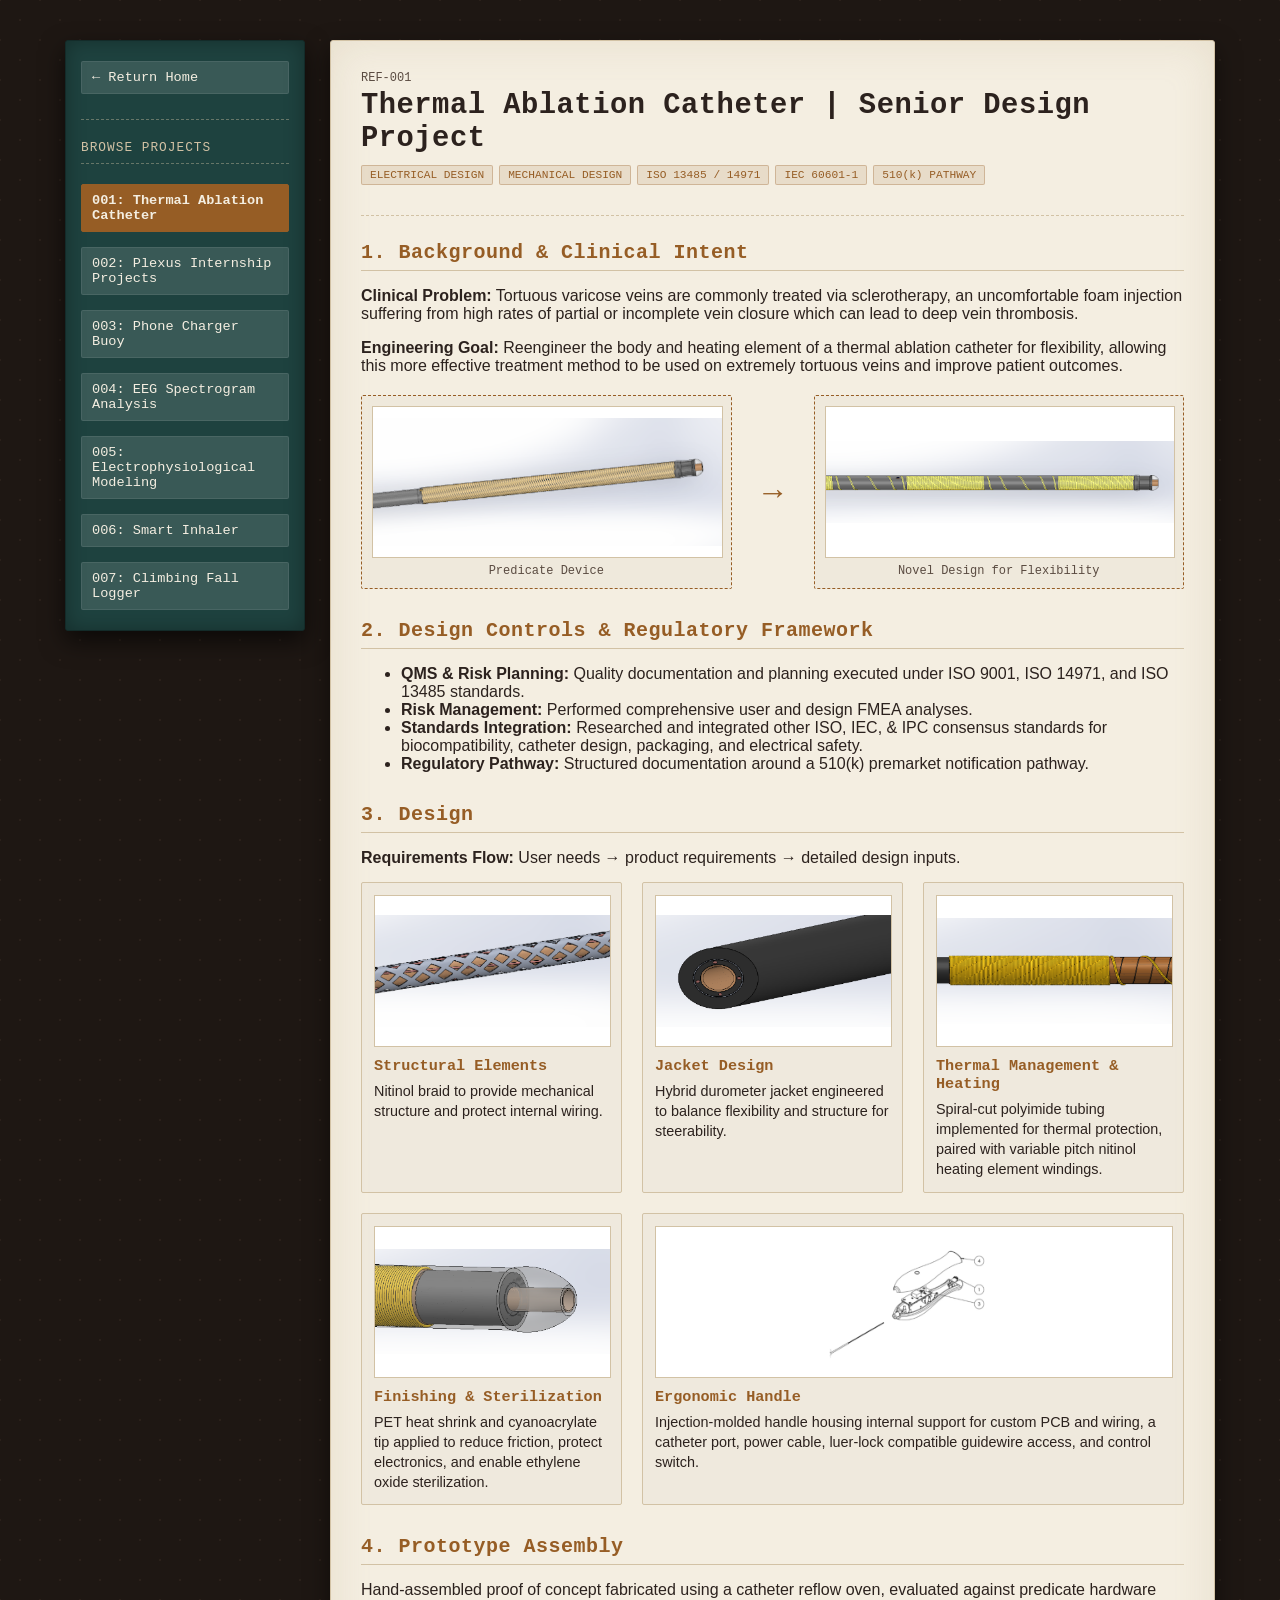
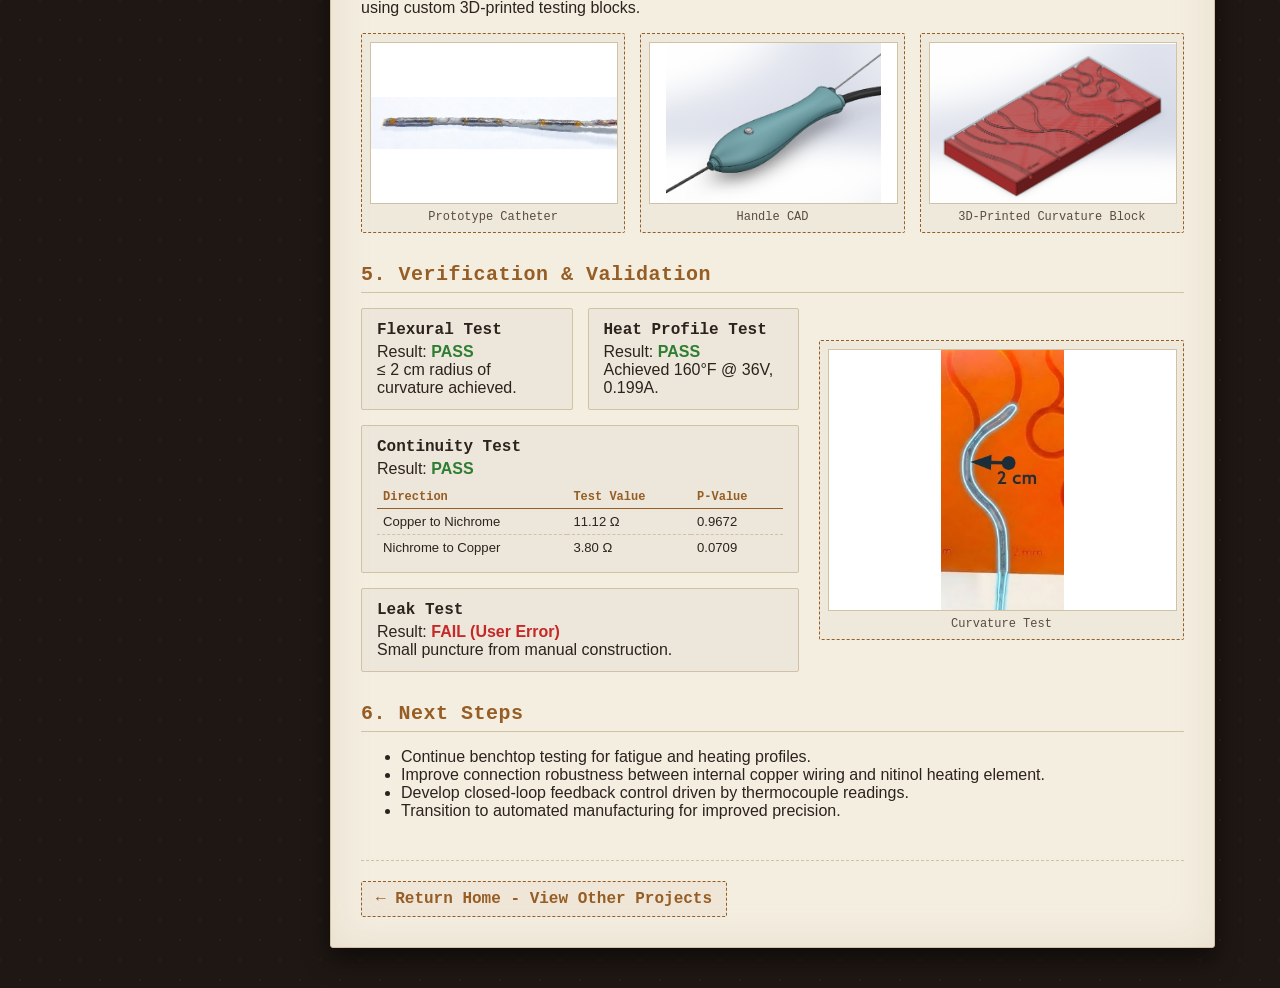
==== projects/ablation_catheter.html @ 84eeeb96 "Added title cards and pages for more projects" ====
<!DOCTYPE html>
<html lang="en">
<head>
    <meta charset="UTF-8">
    <meta name="viewport" content="width=device-width, initial-scale=1.0">
    <title>Thermal Ablation Catheter | Senior Design Project</title>
    <link rel="stylesheet" href="../styles.css">
    <style>
        /* Page-specific styling for Thermal Ablation Catheter blueprint */
        .detail-header {
            border-bottom: 1px dashed var(--parchment-border);
            padding-bottom: 15px;
            margin-bottom: 25px;
        }

        .detail-section {
            margin-bottom: 30px;
        }

        .detail-section h2 {
            font-size: 1.25rem;
            color: var(--copper-accent);
            border-bottom: 1px solid var(--parchment-border);
            padding-bottom: 6px;
            margin-bottom: 12px;
        }

        /* V&V Section Layout (2x2 Grid + Image Side-by-Side) */
        .vv-container {
            display: grid;
            grid-template-columns: 1.2fr 1fr;
            gap: 20px;
            align-items: center;
            margin-top: 15px;
        }

        .spec-grid-2x2 {
            display: grid;
            grid-template-columns: repeat(2, 1fr);
            gap: 15px;
        }

        .spec-box {
            background: rgba(0, 0, 0, 0.03);
            border: 1px solid var(--parchment-border);
            padding: 12px 15px;
            border-radius: 2px;
        }

        .spec-box strong {
            font-family: var(--font-title);
            color: var(--ink-dark);
            display: block;
            margin-bottom: 4px;
        }

        .vv-image-wrapper {
            background: rgba(0, 0, 0, 0.02);
            border: 1px dashed var(--copper-accent);
            padding: 8px;
            border-radius: 2px;
            text-align: center;
        }

        .vv-image-wrapper img {
            width: 100%;
            height: 260px;
            object-fit: contain;
            display: block;
            background: #fff;
            border: 1px solid var(--parchment-border);
        }

        .image-gallery {
            display: grid;
            grid-template-columns: repeat(auto-fit, minmax(220px, 1fr));
            gap: 15px;
            margin-top: 15px;
        }

        .gallery-item {
            background: rgba(0, 0, 0, 0.02);
            border: 1px dashed var(--copper-accent);
            padding: 8px;
            border-radius: 2px;
            text-align: center;
        }

        .gallery-item img {
            width: 100%;
            height: 160px;
            object-fit: contain;
            display: block;
            background: #fff;
            border: 1px solid var(--parchment-border);
        }

        .gallery-caption {
            font-family: var(--font-title);
            font-size: 0.75rem;
            color: var(--ink-muted);
            margin-top: 6px;
        }

        .status-pass {
            color: #2e7d32;
            font-weight: bold;
        }
        .status-fail {
            color: #c62828;
            font-weight: bold;
        }

        /* Evolution Comparison Layout */
        .evolution-comparison {
            display: flex;
            align-items: center;
            justify-content: center;
            gap: 20px;
            margin-top: 20px;
            flex-wrap: wrap;
        }
        .comparison-item {
            flex: 1;
            min-width: 280px;
            background: rgba(0, 0, 0, 0.02);
            border: 1px dashed var(--copper-accent);
            padding: 10px;
            border-radius: 2px;
            text-align: center;
        }
        .comparison-item img {
            width: 100%;
            height: 150px;
            object-fit: contain;
            display: block;
            background: #fff;
            border: 1px solid var(--parchment-border);
        }
        .comparison-arrow {
            font-size: 2rem;
            color: var(--copper-accent);
            font-weight: bold;
            padding: 0 5px;
        }

        /* Hardware Architecture Component Cards */
        .hardware-grid {
            display: grid;
            grid-template-columns: repeat(auto-fit, minmax(260px, 1fr));
            gap: 20px;
            margin-top: 15px;
        }
        .hardware-card {
            background: rgba(0, 0, 0, 0.02);
            border: 1px solid var(--parchment-border);
            padding: 12px;
            border-radius: 2px;
            display: flex;
            flex-direction: column;
            justify-content: space-between;
        }
        .hardware-card img {
            width: 100%;
            height: 150px;
            object-fit: contain;
            display: block;
            background: #fff;
            border: 1px solid var(--parchment-border);
            margin-bottom: 10px;
        }
        .hardware-card h4 {
            font-family: var(--font-title);
            font-size: 0.95rem;
            color: var(--copper-accent);
            margin: 0 0 6px 0;
        }
        .hardware-card p {
            font-size: 0.9rem;
            line-height: 1.4;
            margin: 0;
            color: var(--ink-dark);
        }

        /* Span card across 2 columns in the grid */
        .hardware-card.wide-card {
            grid-column: span 2;
        }

        @media (max-width: 768px) {
            .hardware-card.wide-card {
                grid-column: span 1; /* Stack to 1 column on mobile screens */
            }
        }

        @media (max-width: 850px) {
            .vv-container {
                grid-template-columns: 1fr;
            }
            .comparison-arrow {
                transform: rotate(90deg);
                margin: 10px 0;
            }
        }

        /* Continuity Data Table Styling */
        .continuity-table {
            width: 100%;
            border-collapse: collapse;
            margin-top: 8px;
            font-size: 0.82rem;
        }
        .continuity-table th {
            font-family: var(--font-title);
            color: var(--copper-accent);
            font-size: 0.75rem;
            text-align: left;
            padding: 4px 6px;
            border-bottom: 1px solid var(--copper-accent);
        }
        .continuity-table td {
            padding: 5px 6px;
            border-bottom: 1px dashed var(--parchment-border);
            color: var(--ink-dark);
        }
        .continuity-table tr:last-child td {
            border-bottom: none;
        }
        
        /* Make Continuity card span both columns of the sub-grid */
        .spec-box.continuity-box {
            grid-column: span 2;
        }
    </style>
</head>
<body>

    <div class="book-layout">
        
        <!-- Sidebar dynamically injected here from assets/js/sidebar.js -->
        <div id="sidebar-container"></div>

        <!-- Main Document Sheet Container -->
        <main class="project-detail-container">
            <article class="parchment-sheet">
                <header class="detail-header">
                    <span class="catalog-num">REF-001</span>
                    <h1>Thermal Ablation Catheter | Senior Design Project</h1>
                    <div class="tag-row">
                        <span class="tag">ELECTRICAL DESIGN</span>
                        <span class="tag">MECHANICAL DESIGN</span>
                        <span class="tag">ISO 13485 / 14971</span>
                        <span class="tag">IEC 60601-1</span>
                        <span class="tag">510(k) PATHWAY</span>
                    </div>
                </header>

                <!-- Overview & Clinical Goal -->
                <section class="detail-section">
                    <h2>1. Background & Clinical Intent</h2>
                    <p>
                        <strong>Clinical Problem:</strong> Tortuous varicose veins are commonly treated via sclerotherapy, an uncomfortable foam injection suffering from high rates of partial or incomplete vein closure which can lead to deep vein thrombosis.
                    </p>
                    <p>
                        <strong>Engineering Goal:</strong> Reengineer the body and heating element of a thermal ablation catheter for flexibility, allowing this more effective treatment method to be used on extremely tortuous veins and improve patient outcomes.
                    </p>

                    <!-- Design Evolution Visual Comparison -->
                    <div class="evolution-comparison">
                        <div class="comparison-item">
                            <img src="../assets/images/senior_design/old_tip.png" alt="Predicate Device" onerror="this.src='https://via.placeholder.com/300x150?text=old_tip.png';">
                            <div class="gallery-caption">Predicate Device</div>
                        </div>
                        <div class="comparison-arrow">&rarr;</div>
                        <div class="comparison-item">
                            <img src="../assets/images/senior_design/side_view.png" alt="Novel Design for Flexibility" onerror="this.src='https://via.placeholder.com/300x150?text=side_view.png';">
                            <div class="gallery-caption">Novel Design for Flexibility</div>
                        </div>
                    </div>
                </section>

                <!-- Quality & Regulatory Controls -->
                <section class="detail-section">
                    <h2>2. Design Controls & Regulatory Framework</h2>
                    <ul>
                        <li><strong>QMS & Risk Planning:</strong> Quality documentation and planning executed under ISO 9001, ISO 14971, and ISO 13485 standards.</li>
                        <li><strong>Risk Management:</strong> Performed comprehensive user and design FMEA analyses.</li>
                        <li><strong>Standards Integration:</strong> Researched and integrated other ISO, IEC, & IPC consensus standards for biocompatibility, catheter design, packaging, and electrical safety.</li>
                        <li><strong>Regulatory Pathway:</strong> Structured documentation around a 510(k) premarket notification pathway.</li>
                    </ul>
                </section>

                <!-- Mechanical & Electrical Architecture -->
                <section class="detail-section">
                    <h2>3. Design</h2>
                    <p style="margin-bottom: 15px;">
                        <strong>Requirements Flow:</strong> User needs &rarr; product requirements &rarr; detailed design inputs.
                    </p>

                    <!-- Hardware Grid with Images & Descriptions -->
                    <div class="hardware-grid">
                        
                        <!-- Braid -->
                        <div class="hardware-card">
                            <div>
                                <img src="../assets/images/senior_design/braid.png" alt="Nitinol Braid" onerror="this.src='https://via.placeholder.com/300x150?text=braid.png';">
                                <h4>Structural Elements</h4>
                                <p>Nitinol braid to provide mechanical structure and protect internal wiring.</p>
                            </div>
                        </div>

                        <!-- Jacket -->
                        <div class="hardware-card">
                            <div>
                                <img src="../assets/images/senior_design/jacket.png" alt="Hybrid Jacket" onerror="this.src='https://via.placeholder.com/300x150?text=jacket.png';">
                                <h4>Jacket Design</h4>
                                <p>Hybrid durometer jacket engineered to balance flexibility and structure for steerability.</p>
                            </div>
                        </div>

                        <!-- Windings -->
                        <div class="hardware-card">
                            <div>
                                <img src="../assets/images/senior_design/windings.png" alt="Thermal Management & Windings" onerror="this.src='https://via.placeholder.com/300x150?text=windings.png';">
                                <h4>Thermal Management & Heating</h4>
                                <p>Spiral-cut polyimide tubing implemented for thermal protection, paired with variable pitch nitinol heating element windings.</p>
                            </div>
                        </div>

                        <!-- Tip -->
                        <div class="hardware-card">
                            <div>
                                <img src="../assets/images/senior_design/tip.png" alt="Tip & Sterilization" onerror="this.src='https://via.placeholder.com/300x150?text=tip.png';">
                                <h4>Finishing & Sterilization</h4>
                                <p>PET heat shrink and cyanoacrylate tip applied to reduce friction, protect electronics, and enable ethylene oxide sterilization.</p>
                            </div>
                        </div>

                        <!-- Handle -->
                        <div class="hardware-card wide-card">
                            <div>
                                <img src="../assets/images/senior_design/drawing.jpg" alt="Ergonomic Handle" onerror="this.src='https://via.placeholder.com/300x150?text=handle.png';">
                                <h4>Ergonomic Handle</h4>
                                <p>Injection-molded handle housing internal support for custom PCB and wiring, a catheter port, power cable, luer-lock compatible guidewire access, and control switch.</p>
                            </div>
                        </div>

                    </div>
                </section>

                <!-- Prototype & Fabrication Gallery -->
                <section class="detail-section">
                    <h2>4. Prototype Assembly</h2>
                    <p>Hand-assembled proof of concept fabricated using a catheter reflow oven, evaluated against predicate hardware using custom 3D-printed testing blocks.</p>
                    
                    <div class="image-gallery">
                        <div class="gallery-item">
                            <img src="../assets/images/senior_design/prototype.jpg" alt="Reflow Assembly" onerror="this.src='https://via.placeholder.com/300x160?text=Reflow+Assembly';">
                            <div class="gallery-caption">Prototype Catheter</div>
                        </div>
                        <div class="gallery-item">
                            <img src="../assets/images/senior_design/handle.png" alt="Handle CAD" onerror="this.src='https://via.placeholder.com/300x160?text=Handle+CAD';">
                            <div class="gallery-caption">Handle CAD</div>
                        </div>
                        <div class="gallery-item">
                            <img src="../assets/images/senior_design/testing_block.png" alt="Testing Fixture" onerror="this.src='https://via.placeholder.com/300x160?text=3D+Test+Block';">
                            <div class="gallery-caption">3D-Printed Curvature Block</div>
                        </div>
                    </div>
                </section>

                <!-- Verification & Validation Results -->
                <section class="detail-section">
                    <h2>5. Verification & Validation</h2>
                    
                    <div class="vv-container">
                        <!-- Left: Restructured Grid with Continuity Table spanning wide -->
                        <div class="spec-grid-2x2">
                            <div class="spec-box">
                                <strong>Flexural Test</strong>
                                Result: <span class="status-pass">PASS</span><br>
                                &le; 2 cm radius of curvature achieved.
                            </div>
                            <div class="spec-box">
                                <strong>Heat Profile Test</strong>
                                Result: <span class="status-pass">PASS</span><br>
                                Achieved 160&deg;F @ 36V, 0.199A.
                            </div>
                            
                            <!-- Continuity Test with Embedded Data Table spanning 2 columns -->
                            <div class="spec-box continuity-box">
                                <strong>Continuity Test</strong>
                                Result: <span class="status-pass">PASS</span>
                                <table class="continuity-table">
                                    <thead>
                                        <tr>
                                            <th>Direction</th>
                                            <th>Test Value</th>
                                            <th>P-Value</th>
                                        </tr>
                                    </thead>
                                    <tbody>
                                        <tr>
                                            <td>Copper to Nichrome</td>
                                            <td>11.12 &Omega;</td>
                                            <td>0.9672</td>
                                        </tr>
                                        <tr>
                                            <td>Nichrome to Copper</td>
                                            <td>3.80 &Omega;</td>
                                            <td>0.0709</td>
                                        </tr>
                                    </tbody>
                                </table>
                            </div>

                            <div class="spec-box" style="grid-column: span 2;">
                                <strong>Leak Test</strong>
                                Result: <span class="status-fail">FAIL (User Error)</span><br>
                                Small puncture from manual construction.
                            </div>
                        </div>

                        <!-- Right: Curvature Test Image -->
                        <div class="vv-image-wrapper">
                            <img src="../assets/images/senior_design/curvature_test.jpg" alt="Curvature Test" onerror="this.src='https://via.placeholder.com/300x260?text=curvature_test.jpg';">
                            <div class="gallery-caption">Curvature Test</div>
                        </div>
                    </div>
                </section>

                <!-- Next Iterations -->
                <section class="detail-section">
                    <h2>6. Next Steps</h2>
                    <ul>
                        <li>Continue benchtop testing for fatigue and heating profiles.</li>
                        <li>Improve connection robustness between internal copper wiring and nitinol heating element.</li>
                        <li>Develop closed-loop feedback control driven by thermocouple readings.</li>
                        <li>Transition to automated manufacturing for improved precision.</li>
                    </ul>
                </section>

                <!-- Bottom Exit Navigation -->
                <div style="margin-top: 40px; border-top: 1px dashed var(--parchment-border); padding-top: 20px; display: flex; justify-content: space-between; align-items: center;">
                    <a href="../index.html" class="btn-back" style="font-family: var(--font-title); color: var(--copper-accent); text-decoration: none; font-weight: bold; border: 1px dashed var(--copper-accent); padding: 8px 14px; border-radius: 2px; background: rgba(150, 93, 37, 0.05);">&larr; Return Home - View Other Projects</a>
                </div>
            </article>
        </main>
    </div>

    <!-- Centralized Sidebar Injection Script -->
    <script src="../assets/js/sidebar.js"></script>
</body>
</html>
---- styles.css ----
/* Color Variables & Font Setup */
:root {
    --bg-wood: #30251f;
    --parchment-bg: #f4eee1;
    --parchment-border: #d2c2a5;
    --ink-dark: #2c221e;
    --ink-muted: #5a4b41;
    --copper-accent: #965d25;
    --copper-hover: #b87333;
    --shadow-dark: rgba(0, 0, 0, 0.5);
    
    --font-title: 'Courier New', Courier, monospace;
    --font-body: 'Trebuchet MS', 'Lucida Sans Unicode', sans-serif;
}

body {
    background-color: var(--bg-wood);
    /* Subtle wooden texture simulated via SVG radial pattern */
    background-image: radial-gradient(#2a201a 1px, transparent 1px), radial-gradient(#2a201a 1px, #1e1713 1px);
    background-size: 40px 40px;
    background-position: 0 0, 20px 20px;
    color: var(--ink-dark);
    font-family: var(--font-body);
    margin: 0;
    padding: 40px 20px;
    display: flex;
    flex-direction: column;
    align-items: center;
}

/* Base Parchment Sheet Styling */
.parchment-sheet {
    background-color: var(--parchment-bg);
    border: 1px solid var(--parchment-border);
    border-radius: 3px;
    box-shadow: 0 10px 25px var(--shadow-dark), inset 0 0 40px rgba(180, 160, 120, 0.2);
    padding: 30px;
    box-sizing: border-box;
}

/* Header Section Layout */
.header-sheet {
    max-width: 900px;
    width: 100%;
    margin-bottom: 40px;
}

.bio-top-section {
    display: flex;
    gap: 25px;
    align-items: flex-start;
    width: 100%;
    margin-bottom: 20px;
}

.bio-text {
    flex: 1;
    min-width: 0;
    overflow-wrap: break-word;
    word-break: break-word;
}

.profile-img {
    width: 130px;
    height: 130px;
    min-width: 130px;
    border-radius: 2px;
    border: 2px solid var(--copper-accent);
    object-fit: cover;
    box-shadow: 0 4px 8px rgba(0,0,0,0.2);
}

/* Dashed divider between top bio and education */
.header-divider {
    border-top: 1px dashed var(--parchment-border);
    margin: 20px 0;
    width: 100%;
}

h1, h2, h3 {
    font-family: var(--font-title);
    margin: 0 0 10px 0;
    letter-spacing: 0.5px;
}

h1 {
    font-size: 1.8rem;
    color: var(--ink-dark);
}

.subtitle {
    font-family: var(--font-title);
    font-size: 0.95rem;
    color: var(--copper-accent);
    font-weight: bold;
    margin-bottom: 12px;
}

.bio-body {
    line-height: 1.5;
    font-size: 1rem;
    color: var(--ink-dark);
}

.header-links a {
    font-family: var(--font-title);
    color: var(--copper-accent);
    text-decoration: none;
    font-weight: bold;
    margin-right: 15px;
    font-size: 0.9rem;
}

.header-links a:hover {
    color: var(--copper-hover);
    text-decoration: underline;
}

/* Bottom Section (Full Left Alignment) */
.bio-bottom-section {
    width: 100%;
}

.education-block {
    display: flex;
    flex-direction: column;
    gap: 14px;
    margin-bottom: 20px;
}

.edu-item {
    display: flex;
    align-items: center;
    justify-content: space-between;
    gap: 20px;
}

.edu-text {
    font-size: 0.9rem;
    line-height: 1.4;
    color: var(--ink-dark);
    flex: 1;
    min-width: 0;
}

.edu-text strong {
    font-family: var(--font-title);
    font-size: 0.9rem;
    color: var(--ink-dark);
}

.edu-text span {
    color: var(--copper-accent);
    font-weight: 600;
}

/* Horizontal Logo Slot (Borderless & Background-free) */
.logo-slot-horizontal {
    width: 140px;
    height: 45px;
    min-width: 140px;
    background: transparent;
    border: none;
    display: flex;
    align-items: center;
    justify-content: flex-end;
    overflow: hidden;
    flex-shrink: 0;
    padding: 0;
}

.logo-slot-horizontal img.edu-logo {
    max-width: 100%;
    max-height: 100%;
    width: auto;
    height: auto;
    object-fit: contain;
    display: block;
}

/* Workbench Grid Section */
.workbench {
    max-width: 900px;
    width: 100%;
}

.section-title {
    color: #e2d7c5;
    border-bottom: 1px dashed var(--copper-accent);
    padding-bottom: 8px;
    margin-bottom: 25px;
    font-size: 1.3rem;
}

.projects-grid {
    display: grid;
    grid-template-columns: repeat(auto-fit, minmax(400px, 1fr));
    gap: 25px;
}

/* Project Card Styling */
.project-card {
    cursor: pointer;
    transition: transform 0.2s ease, box-shadow 0.2s ease, border-color 0.2s ease;
    display: flex;
    flex-direction: column;
    justify-content: space-between;
}

.project-card:hover {
    transform: translateY(-4px);
    box-shadow: 0 15px 30px var(--shadow-dark), inset 0 0 50px rgba(180, 160, 120, 0.3);
    border-color: var(--copper-accent);
}

.catalog-num {
    font-family: var(--font-title);
    font-size: 0.75rem;
    color: var(--ink-muted);
    display: block;
    margin-bottom: 4px;
}

.tag-row {
    display: flex;
    flex-wrap: wrap;
    gap: 6px;
    margin: 10px 0 15px 0;
}

.tag {
    font-family: var(--font-title);
    font-size: 0.7rem;
    background: rgba(150, 93, 37, 0.12);
    color: var(--copper-accent);
    padding: 3px 8px;
    border-radius: 2px;
    border: 1px solid rgba(150, 93, 37, 0.3);
}

.project-summary {
    line-height: 1.5;
    font-size: 0.95rem;
    margin-bottom: 15px;
}

.vv-preview {
    font-size: 0.85rem;
    background: rgba(0,0,0,0.04);
    padding: 8px 12px;
    border-left: 3px solid var(--copper-accent);
    margin-bottom: 15px;
    color: var(--ink-muted);
}

.card-footer {
    font-family: var(--font-title);
    font-size: 0.85rem;
    font-weight: bold;
    color: var(--copper-accent);
    text-align: right;
}

.draft-card {
    opacity: 0.7;
    cursor: default;
}
.draft-card:hover {
    transform: none;
    border-color: var(--parchment-border);
}
.draft-label {
    color: var(--ink-muted);
}

/* Responsive adjustments */
@media (max-width: 650px) {
    .bio-top-section {
        flex-direction: column;
        align-items: center;
        text-align: center;
    }
    .projects-grid {
        grid-template-columns: 1fr;
    }
    .edu-item {
        flex-direction: column;
        align-items: flex-start;
    }
    .logo-slot-horizontal {
        justify-content: flex-start;
    }
}


.project-summary-list {
    margin: 0 0 15px 0;
    padding-left: 20px;
    font-size: 0.95rem;
    line-height: 1.5;
}

.project-summary-list li {
    margin-bottom: 6px;
}

/* Book Layout & Persistent Sidebar Styling */
.book-layout {
    display: flex;
    max-width: 1150px;
    width: 100%;
    gap: 25px;
    align-items: flex-start; /* Crucial for CSS position: sticky to work */
}

.book-sidebar {
    width: 240px;
    min-width: 240px;
    background-color: #1e423fff; 
    border: 1px solid #132b29;
    border-radius: 3px;
    padding: 20px 15px;
    box-shadow: 0 10px 25px rgba(0, 0, 0, 0.6), inset 0 0 20px rgba(0, 0, 0, 0.3);
    position: sticky;
    top: 30px;
    max-height: calc(100vh - 60px);
    overflow-y: auto;
    display: flex;
    flex-direction: column;
    gap: 15px;
    box-sizing: border-box;
}

.sidebar-title {
    font-family: var(--font-title);
    font-size: 0.8rem;
    color: #d2c2a5;
    letter-spacing: 1px;
    text-transform: uppercase;
    border-bottom: 1px dashed rgba(210, 194, 165, 0.4);
    padding-bottom: 8px;
    margin-bottom: 5px;
}

.sidebar-nav-link {
    font-family: var(--font-title);
    font-size: 0.85rem;
    color: #f4eee1;
    text-decoration: none;
    padding: 8px 10px;
    border-radius: 2px;
    background: rgba(255, 255, 255, 0.12);
    border: 1px solid rgba(255, 255, 255, 0.08);
    transition: all 0.2s ease;
    display: block;
}

.sidebar-nav-link:hover {
    background: rgba(150, 93, 37, 0.4);
    border-color: var(--copper-accent);
    color: #ffffff;
}

.sidebar-nav-link.active {
    background: var(--copper-accent);
    color: var(--parchment-bg);
    font-weight: bold;
    border-color: var(--copper-accent);
}

.sidebar-divider {
    border-top: 1px dashed rgba(210, 194, 165, 0.4);
    margin: 5px 0;
}

@media (max-width: 850px) {
    .book-layout {
        flex-direction: column;
    }
    .book-sidebar {
        width: 100%;
        position: static;
    }
}
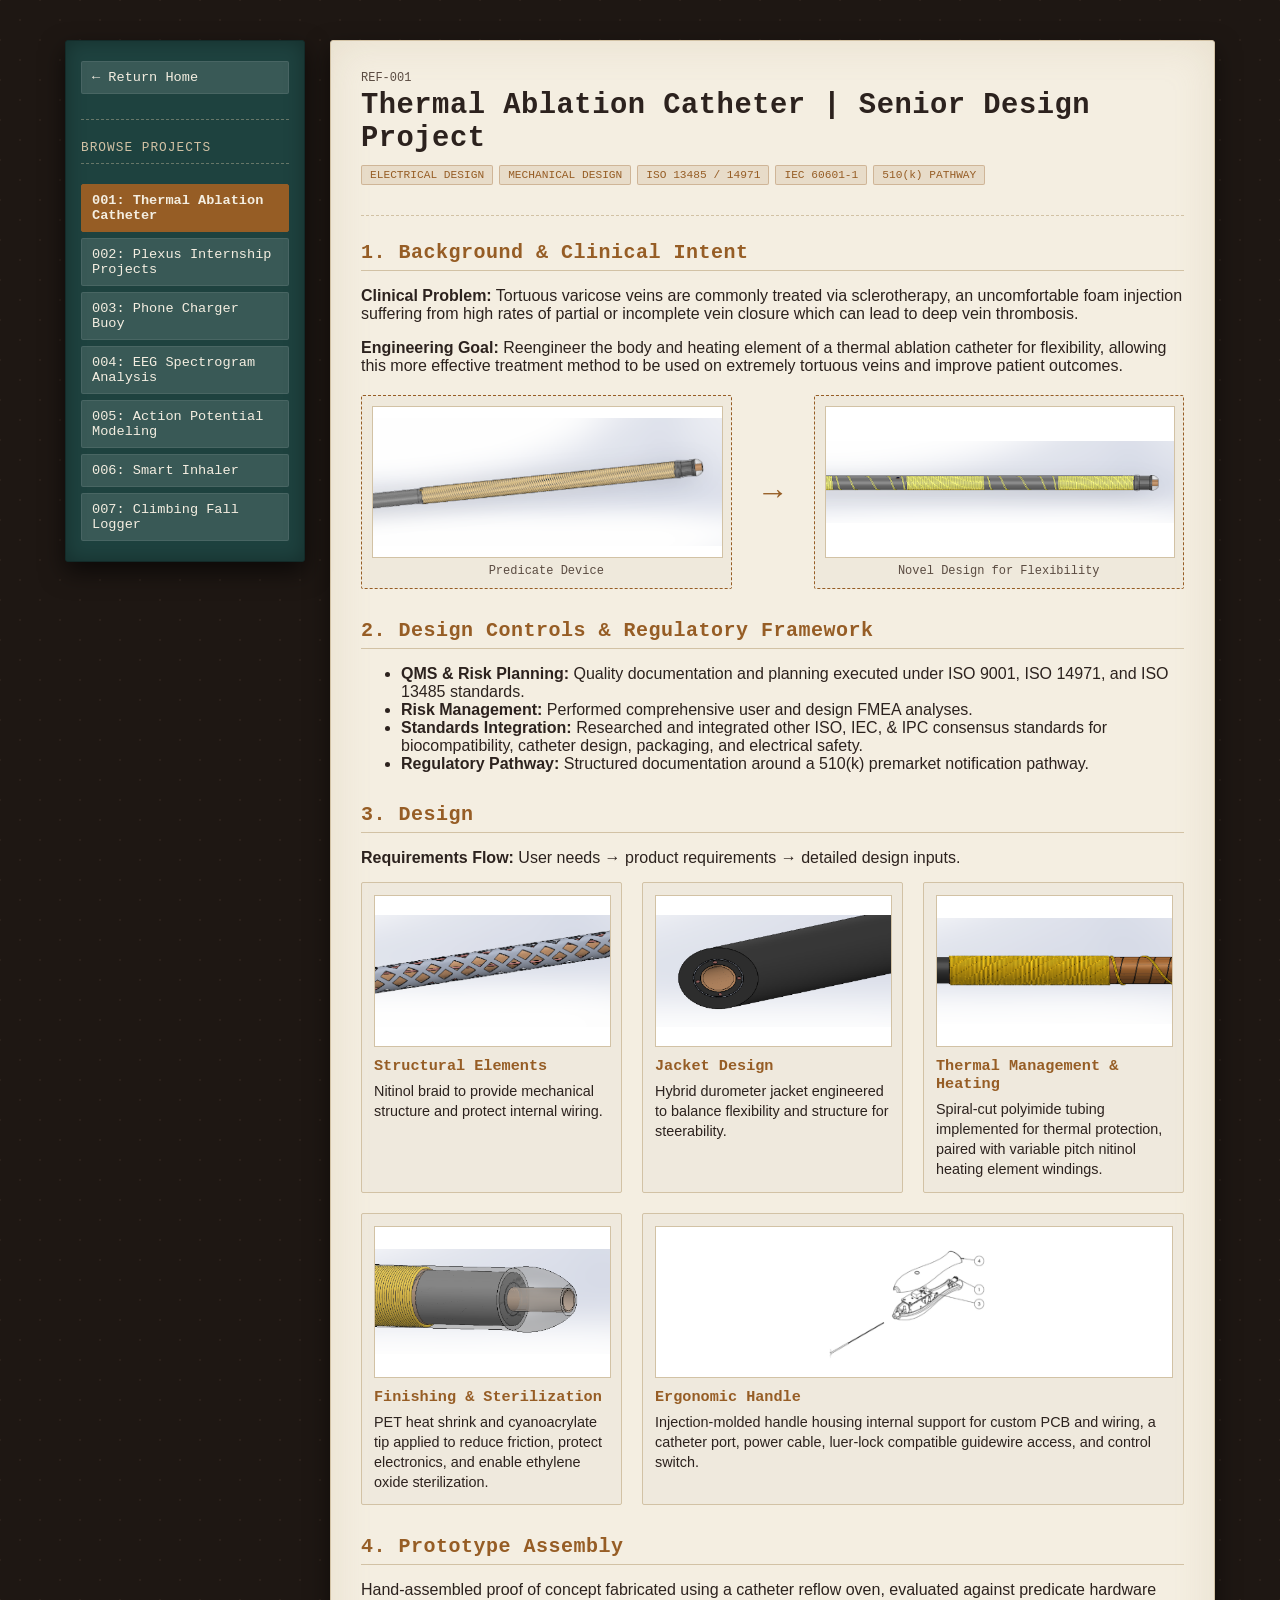
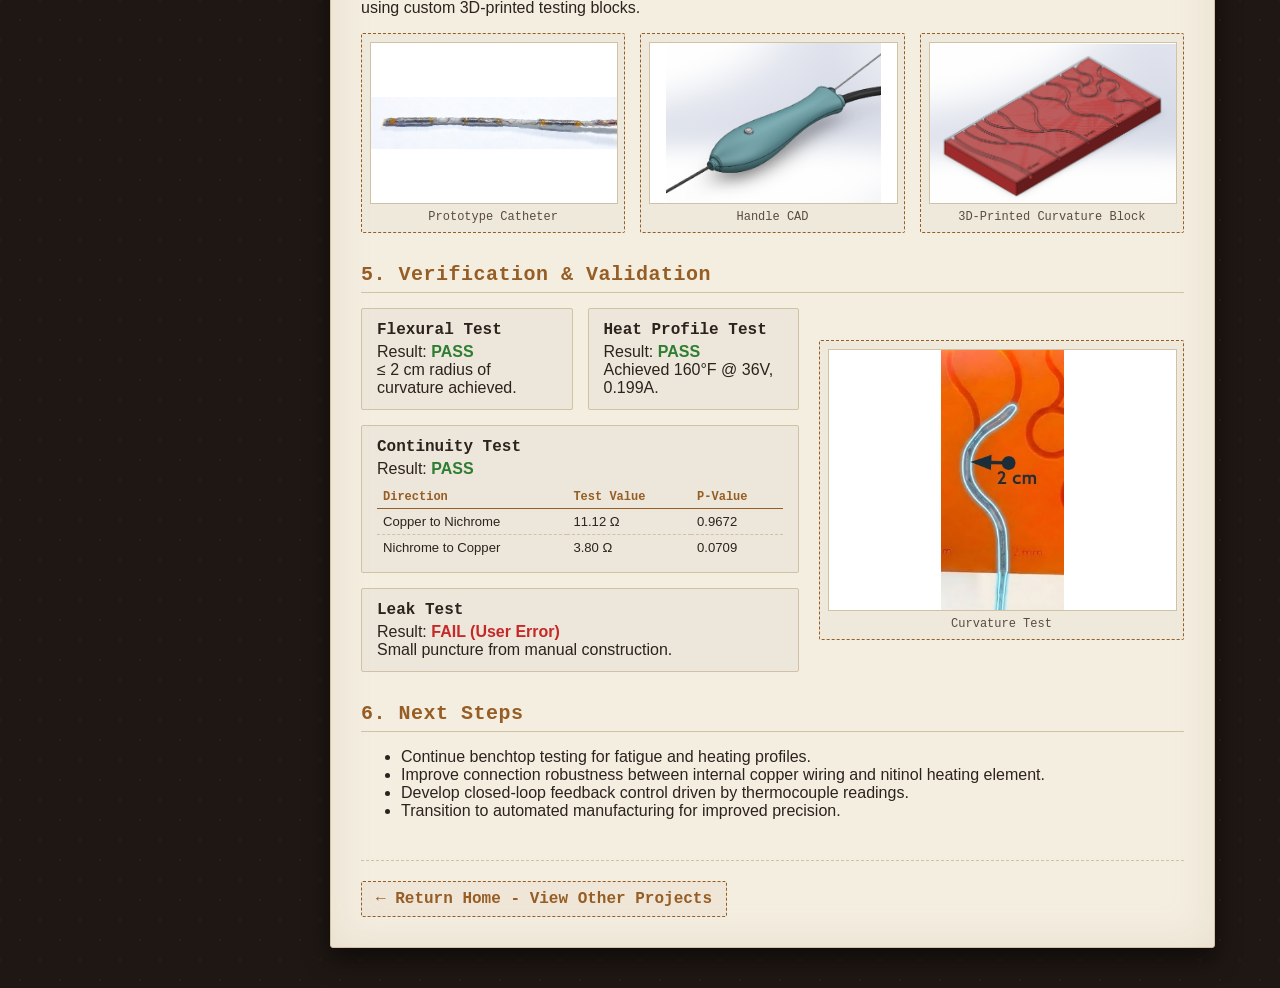
==== commit 0d284b62: "Refining plant electrophysiology modeling project page" ====
--- a/projects/ablation_catheter.html
+++ b/projects/ablation_catheter.html
@@ -5,234 +5,8 @@
     <meta name="viewport" content="width=device-width, initial-scale=1.0">
     <title>Thermal Ablation Catheter | Senior Design Project</title>
     <link rel="stylesheet" href="../styles.css">
-    <style>
-        /* Page-specific styling for Thermal Ablation Catheter blueprint */
-        .detail-header {
-            border-bottom: 1px dashed var(--parchment-border);
-            padding-bottom: 15px;
-            margin-bottom: 25px;
-        }
-
-        .detail-section {
-            margin-bottom: 30px;
-        }
-
-        .detail-section h2 {
-            font-size: 1.25rem;
-            color: var(--copper-accent);
-            border-bottom: 1px solid var(--parchment-border);
-            padding-bottom: 6px;
-            margin-bottom: 12px;
-        }
-
-        /* V&V Section Layout (2x2 Grid + Image Side-by-Side) */
-        .vv-container {
-            display: grid;
-            grid-template-columns: 1.2fr 1fr;
-            gap: 20px;
-            align-items: center;
-            margin-top: 15px;
-        }
-
-        .spec-grid-2x2 {
-            display: grid;
-            grid-template-columns: repeat(2, 1fr);
-            gap: 15px;
-        }
-
-        .spec-box {
-            background: rgba(0, 0, 0, 0.03);
-            border: 1px solid var(--parchment-border);
-            padding: 12px 15px;
-            border-radius: 2px;
-        }
-
-        .spec-box strong {
-            font-family: var(--font-title);
-            color: var(--ink-dark);
-            display: block;
-            margin-bottom: 4px;
-        }
-
-        .vv-image-wrapper {
-            background: rgba(0, 0, 0, 0.02);
-            border: 1px dashed var(--copper-accent);
-            padding: 8px;
-            border-radius: 2px;
-            text-align: center;
-        }
-
-        .vv-image-wrapper img {
-            width: 100%;
-            height: 260px;
-            object-fit: contain;
-            display: block;
-            background: #fff;
-            border: 1px solid var(--parchment-border);
-        }
-
-        .image-gallery {
-            display: grid;
-            grid-template-columns: repeat(auto-fit, minmax(220px, 1fr));
-            gap: 15px;
-            margin-top: 15px;
-        }
-
-        .gallery-item {
-            background: rgba(0, 0, 0, 0.02);
-            border: 1px dashed var(--copper-accent);
-            padding: 8px;
-            border-radius: 2px;
-            text-align: center;
-        }
-
-        .gallery-item img {
-            width: 100%;
-            height: 160px;
-            object-fit: contain;
-            display: block;
-            background: #fff;
-            border: 1px solid var(--parchment-border);
-        }
-
-        .gallery-caption {
-            font-family: var(--font-title);
-            font-size: 0.75rem;
-            color: var(--ink-muted);
-            margin-top: 6px;
-        }
-
-        .status-pass {
-            color: #2e7d32;
-            font-weight: bold;
-        }
-        .status-fail {
-            color: #c62828;
-            font-weight: bold;
-        }
-
-        /* Evolution Comparison Layout */
-        .evolution-comparison {
-            display: flex;
-            align-items: center;
-            justify-content: center;
-            gap: 20px;
-            margin-top: 20px;
-            flex-wrap: wrap;
-        }
-        .comparison-item {
-            flex: 1;
-            min-width: 280px;
-            background: rgba(0, 0, 0, 0.02);
-            border: 1px dashed var(--copper-accent);
-            padding: 10px;
-            border-radius: 2px;
-            text-align: center;
-        }
-        .comparison-item img {
-            width: 100%;
-            height: 150px;
-            object-fit: contain;
-            display: block;
-            background: #fff;
-            border: 1px solid var(--parchment-border);
-        }
-        .comparison-arrow {
-            font-size: 2rem;
-            color: var(--copper-accent);
-            font-weight: bold;
-            padding: 0 5px;
-        }
-
-        /* Hardware Architecture Component Cards */
-        .hardware-grid {
-            display: grid;
-            grid-template-columns: repeat(auto-fit, minmax(260px, 1fr));
-            gap: 20px;
-            margin-top: 15px;
-        }
-        .hardware-card {
-            background: rgba(0, 0, 0, 0.02);
-            border: 1px solid var(--parchment-border);
-            padding: 12px;
-            border-radius: 2px;
-            display: flex;
-            flex-direction: column;
-            justify-content: space-between;
-        }
-        .hardware-card img {
-            width: 100%;
-            height: 150px;
-            object-fit: contain;
-            display: block;
-            background: #fff;
-            border: 1px solid var(--parchment-border);
-            margin-bottom: 10px;
-        }
-        .hardware-card h4 {
-            font-family: var(--font-title);
-            font-size: 0.95rem;
-            color: var(--copper-accent);
-            margin: 0 0 6px 0;
-        }
-        .hardware-card p {
-            font-size: 0.9rem;
-            line-height: 1.4;
-            margin: 0;
-            color: var(--ink-dark);
-        }
-
-        /* Span card across 2 columns in the grid */
-        .hardware-card.wide-card {
-            grid-column: span 2;
-        }
-
-        @media (max-width: 768px) {
-            .hardware-card.wide-card {
-                grid-column: span 1; /* Stack to 1 column on mobile screens */
-            }
-        }
-
-        @media (max-width: 850px) {
-            .vv-container {
-                grid-template-columns: 1fr;
-            }
-            .comparison-arrow {
-                transform: rotate(90deg);
-                margin: 10px 0;
-            }
-        }
-
-        /* Continuity Data Table Styling */
-        .continuity-table {
-            width: 100%;
-            border-collapse: collapse;
-            margin-top: 8px;
-            font-size: 0.82rem;
-        }
-        .continuity-table th {
-            font-family: var(--font-title);
-            color: var(--copper-accent);
-            font-size: 0.75rem;
-            text-align: left;
-            padding: 4px 6px;
-            border-bottom: 1px solid var(--copper-accent);
-        }
-        .continuity-table td {
-            padding: 5px 6px;
-            border-bottom: 1px dashed var(--parchment-border);
-            color: var(--ink-dark);
-        }
-        .continuity-table tr:last-child td {
-            border-bottom: none;
-        }
-        
-        /* Make Continuity card span both columns of the sub-grid */
-        .spec-box.continuity-box {
-            grid-column: span 2;
-        }
-    </style>
 </head>
+
 <body>
 
     <div class="book-layout">
--- a/styles.css
+++ b/styles.css
@@ -192,25 +192,79 @@
     font-size: 1.3rem;
 }
 
+/* Container spacing */
 .projects-grid {
-    display: grid;
-    grid-template-columns: repeat(auto-fit, minmax(400px, 1fr));
+    display: flex;
+    flex-direction: column;
     gap: 25px;
-}
-
-/* Project Card Styling */
-.project-card {
+    width: 100%;
+}
+
+/* Force horizontal layout across columns */
+.project-card, 
+.project-card-horizontal {
+    display: grid !important;
+    grid-template-columns: 1fr 260px !important; /* Forces left text area + 260px right image column */
+    gap: 25px !important;
+    align-items: center;
     cursor: pointer;
     transition: transform 0.2s ease, box-shadow 0.2s ease, border-color 0.2s ease;
+    padding: 25px;
+    text-decoration: none;
+    color: inherit;
+    box-sizing: border-box;
+    width: 100%;
+}
+
+.project-card:hover, 
+.project-card-horizontal:hover {
+    transform: translateY(-3px);
+    box-shadow: 0 15px 30px var(--shadow-dark), inset 0 0 50px rgba(180, 160, 120, 0.3);
+    border-color: var(--copper-accent);
+}
+
+/* Left Content Cell */
+.card-content-left {
     display: flex;
     flex-direction: column;
     justify-content: space-between;
-}
-
-.project-card:hover {
-    transform: translateY(-4px);
-    box-shadow: 0 15px 30px var(--shadow-dark), inset 0 0 50px rgba(180, 160, 120, 0.3);
-    border-color: var(--copper-accent);
+    height: 100%;
+    min-width: 0;
+}
+
+/* Right Image Cell */
+.card-media-right {
+    width: 100%;
+    height: 100%;
+    min-height: 180px;
+    display: flex;
+    align-items: center;
+    justify-content: center;
+    background: rgba(0, 0, 0, 0.03);
+    border: 1px dashed var(--parchment-border);
+    border-radius: 2px;
+    overflow: hidden;
+    padding: 10px;
+    box-sizing: border-box;
+}
+
+.card-media-right img {
+    width: 100%;
+    height: 100%;
+    max-height: 200px;
+    object-fit: contain;
+    display: block;
+}
+
+/* Responsive collapse strictly for small phone screens */
+@media (max-width: 650px) {
+    .project-card, 
+    .project-card-horizontal {
+        grid-template-columns: 1fr !important;
+    }
+    .card-media-right {
+        height: 180px;
+    }
 }
 
 .catalog-num {
@@ -323,8 +377,7 @@
     box-shadow: 0 10px 25px rgba(0, 0, 0, 0.6), inset 0 0 20px rgba(0, 0, 0, 0.3);
     position: sticky;
     top: 30px;
-    max-height: calc(100vh - 60px);
-    overflow-y: auto;
+    align-self: flex-start;
     display: flex;
     flex-direction: column;
     gap: 15px;
@@ -373,6 +426,38 @@
     margin: 5px 0;
 }
 
+.sidebar-project-list {
+    display: flex;
+    flex-direction: column;
+    gap: 6px;
+}
+
+.sidebar-sub-link {
+    font-family: var(--font-title);
+    font-size: 0.78rem;
+    color: #d2c2a5;
+    text-decoration: none;
+    padding: 6px 8px;
+    border-radius: 2px;
+    background: rgba(0, 0, 0, 0.15);
+    border: 1px solid transparent;
+    transition: all 0.2s ease;
+    display: block;
+}
+
+.sidebar-sub-link:hover {
+    background: rgba(150, 93, 37, 0.3);
+    color: #ffffff;
+    border-color: var(--copper-accent);
+}
+
+.sidebar-sub-link.active {
+    background: var(--copper-accent);
+    color: var(--parchment-bg);
+    font-weight: bold;
+    border-color: var(--copper-accent);
+}
+
 @media (max-width: 850px) {
     .book-layout {
         flex-direction: column;
@@ -381,4 +466,335 @@
         width: 100%;
         position: static;
     }
+}
+
+/* ==========================================
+   Project Detail Pages Shared Component Styles
+   ========================================== */
+
+.detail-header {
+    border-bottom: 1px dashed var(--parchment-border);
+    padding-bottom: 15px;
+    margin-bottom: 25px;
+}
+
+.detail-section {
+    margin-bottom: 30px;
+}
+
+.detail-section h2 {
+    font-size: 1.25rem;
+    color: var(--copper-accent);
+    border-bottom: 1px solid var(--parchment-border);
+    padding-bottom: 6px;
+    margin-bottom: 12px;
+}
+
+.figure-box {
+    background: rgba(0, 0, 0, 0.02);
+    border: 1px dashed var(--copper-accent);
+    padding: 12px;
+    border-radius: 2px;
+    text-align: center;
+    margin-top: 15px;
+}
+
+.figure-box img {
+    width: 100%;
+    max-height: 420px;
+    object-fit: contain;
+    display: block;
+    background: #fff;
+    border: 1px solid var(--parchment-border);
+}
+
+.figure-box.tall img {
+    max-height: 560px;
+}
+
+.figure-caption {
+    font-family: var(--font-title);
+    font-size: 0.82rem;
+    color: var(--ink-dark);
+    font-weight: 600;
+    margin-top: 8px;
+}
+
+/* Side-by-side multi-panel grids */
+.plot-grid-2col {
+    display: grid;
+    grid-template-columns: repeat(2, 1fr);
+    gap: 20px;
+    margin-top: 15px;
+}
+
+.plot-card {
+    background: rgba(0, 0, 0, 0.02);
+    border: 1px solid var(--parchment-border);
+    padding: 12px;
+    border-radius: 2px;
+    display: flex;
+    flex-direction: column;
+    justify-content: space-between;
+}
+
+.plot-card img {
+    width: 100%;
+    height: 220px;
+    object-fit: contain;
+    display: block;
+    background: #fff;
+    border: 1px solid var(--parchment-border);
+    margin-bottom: 10px;
+}
+
+.plot-card h4 {
+    font-family: var(--font-title);
+    font-size: 0.9rem;
+    color: var(--copper-accent);
+    margin: 0 0 6px 0;
+}
+
+.plot-card p {
+    font-size: 0.88rem;
+    line-height: 1.4;
+    margin: 0;
+    color: var(--ink-dark);
+}
+
+/* Role attribution badges */
+.role-tag {
+    font-family: var(--font-title);
+    font-size: 0.7rem;
+    background: rgba(150, 93, 37, 0.2);
+    color: var(--copper-accent);
+    padding: 2px 6px;
+    border-radius: 2px;
+    border: 1px solid rgba(150, 93, 37, 0.4);
+    margin-left: 6px;
+    text-transform: uppercase;
+}
+
+@media (max-width: 768px) {
+    .plot-grid-2col {
+        grid-template-columns: 1fr;
+    }
+}
+
+.band-grid-3col {
+    display: grid;
+    grid-template-columns: repeat(3, 1fr);
+    gap: 15px;
+    margin-top: 15px;
+}
+
+@media (max-width: 900px) {
+    .band-grid-3col {
+        grid-template-columns: 1fr;
+    }
+}
+
+.vv-container {
+    display: grid;
+    grid-template-columns: 1.2fr 1fr;
+    gap: 20px;
+    align-items: center;
+    margin-top: 15px;
+}
+
+.spec-grid-2x2 {
+    display: grid;
+    grid-template-columns: repeat(2, 1fr);
+    gap: 15px;
+}
+
+.spec-box {
+    background: rgba(0, 0, 0, 0.03);
+    border: 1px solid var(--parchment-border);
+    padding: 12px 15px;
+    border-radius: 2px;
+}
+
+.spec-box strong {
+    font-family: var(--font-title);
+    color: var(--ink-dark);
+    display: block;
+    margin-bottom: 4px;
+}
+
+.vv-image-wrapper {
+    background: rgba(0, 0, 0, 0.02);
+    border: 1px dashed var(--copper-accent);
+    padding: 8px;
+    border-radius: 2px;
+    text-align: center;
+}
+
+.vv-image-wrapper img {
+    width: 100%;
+    height: 260px;
+    object-fit: contain;
+    display: block;
+    background: #fff;
+    border: 1px solid var(--parchment-border);
+}
+
+.image-gallery {
+    display: grid;
+    grid-template-columns: repeat(auto-fit, minmax(220px, 1fr));
+    gap: 15px;
+    margin-top: 15px;
+}
+
+.gallery-item {
+    background: rgba(0, 0, 0, 0.02);
+    border: 1px dashed var(--copper-accent);
+    padding: 8px;
+    border-radius: 2px;
+    text-align: center;
+}
+
+.gallery-item img {
+    width: 100%;
+    height: 160px;
+    object-fit: contain;
+    display: block;
+    background: #fff;
+    border: 1px solid var(--parchment-border);
+}
+
+.gallery-caption {
+    font-family: var(--font-title);
+    font-size: 0.75rem;
+    color: var(--ink-muted);
+    margin-top: 6px;
+}
+
+.status-pass {
+    color: #2e7d32;
+    font-weight: bold;
+}
+.status-fail {
+    color: #c62828;
+    font-weight: bold;
+}
+
+/* Evolution Comparison Layout */
+.evolution-comparison {
+    display: flex;
+    align-items: center;
+    justify-content: center;
+    gap: 20px;
+    margin-top: 20px;
+    flex-wrap: wrap;
+}
+.comparison-item {
+    flex: 1;
+    min-width: 280px;
+    background: rgba(0, 0, 0, 0.02);
+    border: 1px dashed var(--copper-accent);
+    padding: 10px;
+    border-radius: 2px;
+    text-align: center;
+}
+.comparison-item img {
+    width: 100%;
+    height: 150px;
+    object-fit: contain;
+    display: block;
+    background: #fff;
+    border: 1px solid var(--parchment-border);
+}
+.comparison-arrow {
+    font-size: 2rem;
+    color: var(--copper-accent);
+    font-weight: bold;
+    padding: 0 5px;
+}
+
+/* Hardware Architecture Component Cards */
+.hardware-grid {
+    display: grid;
+    grid-template-columns: repeat(auto-fit, minmax(260px, 1fr));
+    gap: 20px;
+    margin-top: 15px;
+}
+.hardware-card {
+    background: rgba(0, 0, 0, 0.02);
+    border: 1px solid var(--parchment-border);
+    padding: 12px;
+    border-radius: 2px;
+    display: flex;
+    flex-direction: column;
+    justify-content: space-between;
+}
+.hardware-card img {
+    width: 100%;
+    height: 150px;
+    object-fit: contain;
+    display: block;
+    background: #fff;
+    border: 1px solid var(--parchment-border);
+    margin-bottom: 10px;
+}
+.hardware-card h4 {
+    font-family: var(--font-title);
+    font-size: 0.95rem;
+    color: var(--copper-accent);
+    margin: 0 0 6px 0;
+}
+.hardware-card p {
+    font-size: 0.9rem;
+    line-height: 1.4;
+    margin: 0;
+    color: var(--ink-dark);
+}
+
+.hardware-card.wide-card {
+    grid-column: span 2;
+}
+
+/* Continuity Data Table Styling */
+.continuity-table {
+    width: 100%;
+    border-collapse: collapse;
+    margin-top: 8px;
+    font-size: 0.82rem;
+}
+.continuity-table th {
+    font-family: var(--font-title);
+    color: var(--copper-accent);
+    font-size: 0.75rem;
+    text-align: left;
+    padding: 4px 6px;
+    border-bottom: 1px solid var(--copper-accent);
+}
+.continuity-table td {
+    padding: 5px 6px;
+    border-bottom: 1px dashed var(--parchment-border);
+    color: var(--ink-dark);
+}
+.continuity-table tr:last-child td {
+    border-bottom: none;
+}
+
+.spec-box.continuity-box {
+    grid-column: span 2;
+}
+
+/* Responsive Media Queries for Catheter Page */
+@media (max-width: 768px) {
+    .hardware-card.wide-card {
+        grid-column: span 1;
+    }
+}
+
+@media (max-width: 850px) {
+    .vv-container {
+        grid-template-columns: 1fr;
+    }
+    .comparison-arrow {
+        transform: rotate(90deg);
+        margin: 10px 0;
+    }
 }
